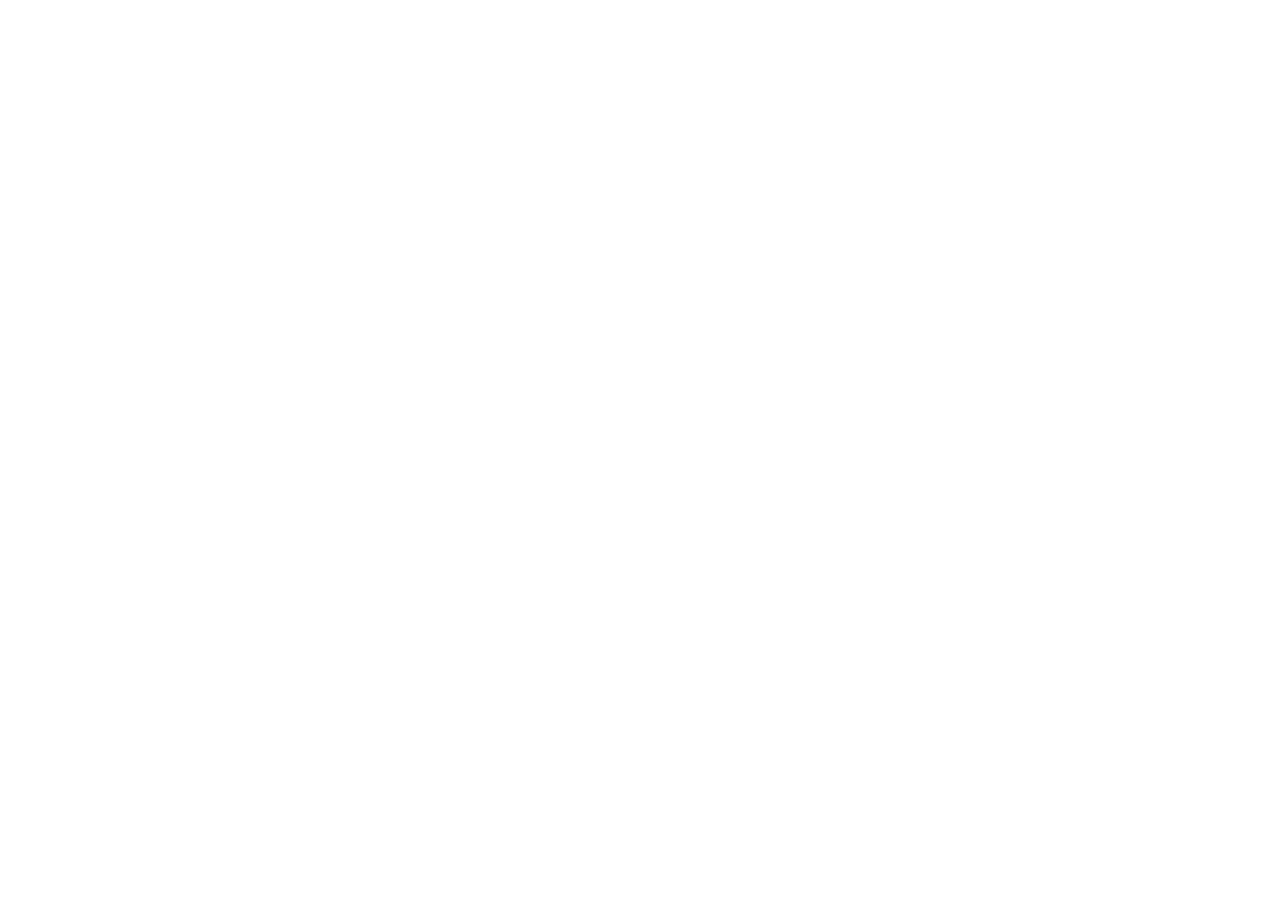
==== index.html @ 09e4445b "Adding" ====
<!DOCTYPE html>
<html lang="en">

<head>
    <meta charset="UTF-8">
    <meta http-equiv="X-UA-Compatible" content="IE=edge">
    <meta name="viewport" content="width=device-width, initial-scale=1.0">
    <title>Document</title>
</head>

<body>

</body>

</html>
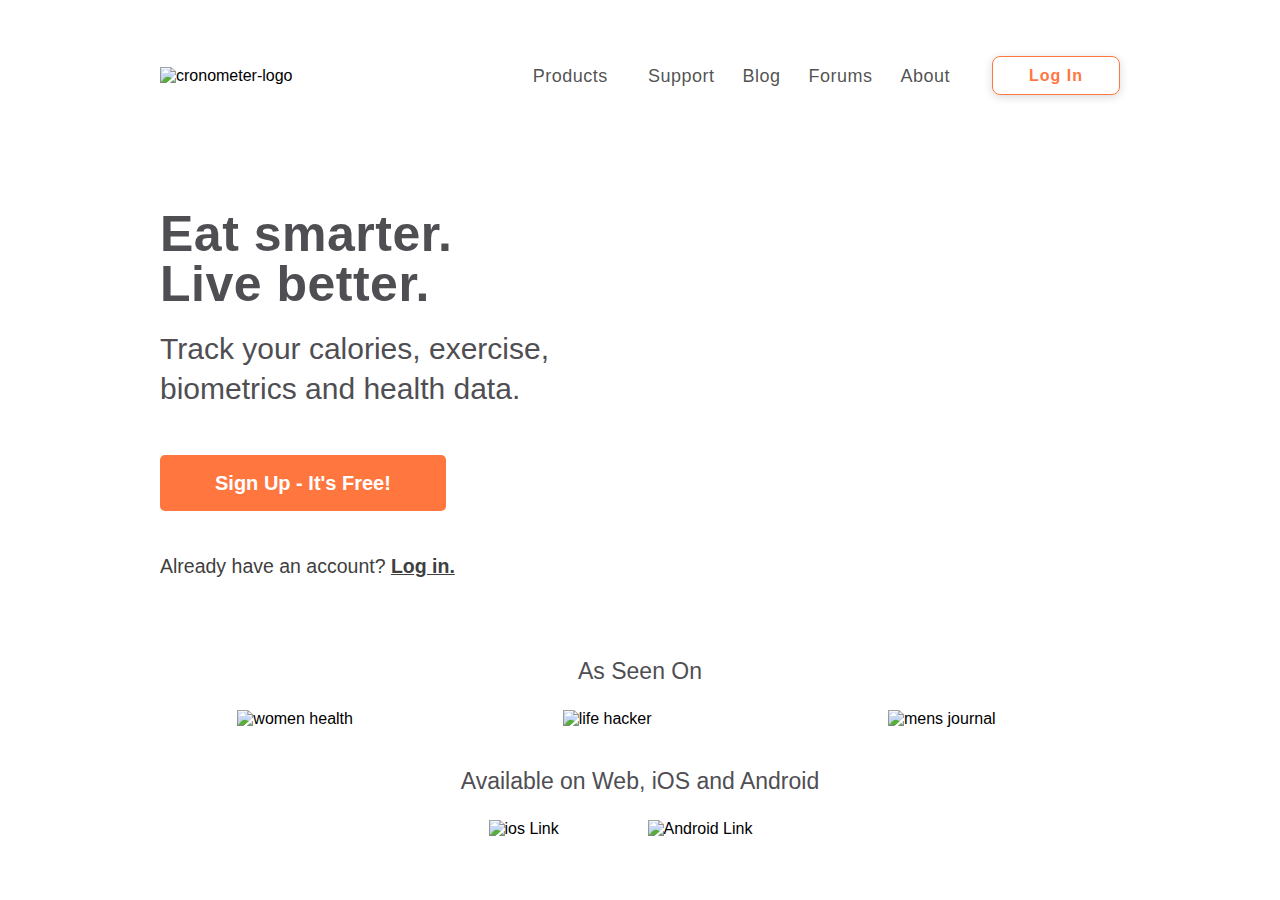
==== commit 2216c39b: "Adding" ====
--- a/index.html
+++ b/index.html
@@ -6,10 +6,78 @@
     <meta http-equiv="X-UA-Compatible" content="IE=edge">
     <meta name="viewport" content="width=device-width, initial-scale=1.0">
     <title>Document</title>
+    <link rel="stylesheet" href="./Styles/index.css">
+    <link rel="stylesheet" href="https://cdnjs.cloudflare.com/ajax/libs/font-awesome/6.1.2/css/all.min.css" integrity="sha512-1sCRPdkRXhBV2PBLUdRb4tMg1w2YPf37qatUFeS7zlBy7jJI8Lf4VHwWfZZfpXtYSLy85pkm9GaYVYMfw5BC1A==" crossorigin="anonymous" referrerpolicy="no-referrer">
 </head>
 
 <body>
 
+    <!---------------------------------------- NAVBAR -------------------------------------->
+
+    <div id="navbar">
+        <img src="https://cdn1.cronometer.com/2021/landing/cronometer-logo.svg" alt="cronometer-logo">
+        <div id="nav-right">
+            <div class="dropdown">
+                <button class="dropbtn"> Products
+                    <i class="fa-solid fa-angle-down"></i>
+                </button>
+                <div class="dropdown-content">
+                    <a href="#">
+                        <img src="https://cdn1.cronometer.com/2021/landing/crono-icon-main-nav.svg" alt="">
+                        <div>
+                            <div class="drop-title">Cronometer</div>
+                            <div class="drop-detail">For Individuals</div>
+                        </div>
+                    </a>
+                    <a href="#">
+                        <img src="https://cdn1.cronometer.com/2021/landing/pro-icon-main-nav.svg" alt="">
+                        <div>
+                            <div class="drop-title">Cronometer Pro</div>
+                            <div class="drop-detail">For Healthcare Professionals</div>
+                        </div>
+                    </a>
+                </div>
+            </div>
+            <a href="">Support</a>
+            <a href="">Blog</a>
+            <a href="">Forums</a>
+            <a href="">About</a>
+            <div id="btn-login"><a href="">Log In</a></div>
+        </div>
+    </div>
+
+    <!---------------------------------------- TOP-SECTION -------------------------------------->
+
+    <div id="section-1">
+        <div id="left-col">
+            <h2>Eat smarter.<br>Live better.</h2>
+            <div id="left-col-down">
+                <h4>Track your calories, exercise, biometrics and health data.</h4>
+                <a href="" id="signup">Sign Up - It's Free!</a>
+                <p>Already have an account? <a href="">Log in.</a></p>
+            </div>
+        </div>
+        <div id="right-col">
+            <img src="https://cdn1.cronometer.com/2021/landing/cronometer-hero-graphic.svg" alt="">
+        </div>
+    </div>
+
+    <!------------------------------------ SOCIAL MEDIA SECTION ----------------------------------->
+
+    <div id="social-media">
+        <h4>As Seen On</h4>
+        <div id="social-imgs">
+            <img src="https://cdn1.cronometer.com/2021/landing/media-mention-2.svg" alt="women health">
+            <img src="https://cdn1.cronometer.com/2021/landing/media-mention-1.svg" alt="life hacker">
+            <img src="https://cdn1.cronometer.com/2021/landing/media-mention-3.svg" alt="mens journal">
+        </div>
+        <h4>Available on Web, iOS and Android</h4>
+        <div id="app-link">
+            <img src="https://cdn1.cronometer.com/2021/landing/ios-icon.svg" alt="ios Link">
+            <img src="https://cdn1.cronometer.com/2021/landing/android-icon.svg" alt="Android Link">
+        </div>
+    </div>
+
 </body>
 
 </html>--- a/Styles/index.css
+++ b/Styles/index.css
@@ -0,0 +1,246 @@
+body {
+    margin: 0;
+    padding: 0;
+    font-family: 'Open Sans', sans-serif;
+}
+
+
+/**************** NAVBAR *****************/
+
+#navbar {
+    width: 75%;
+    display: flex;
+    margin: auto;
+    margin-top: 2%;
+    justify-content: space-between;
+    align-items: center;
+}
+
+a {
+    text-decoration: none;
+}
+
+#navbar>img {
+    width: 250px;
+}
+
+#nav-right {
+    display: flex;
+    align-items: center;
+}
+
+#nav-right>a,
+.dropdown {
+    margin-left: 4px;
+    padding: 20px 12px;
+    color: #333333db;
+    justify-content: center;
+    align-items: center;
+    font-size: 18px;
+    letter-spacing: 0.5px;
+}
+
+.dropbtn {
+    background-color: white;
+    border: none;
+    margin-left: 4px;
+    padding: 20px 12px;
+    color: #333333db;
+    justify-content: center;
+    align-items: center;
+    font-size: 18px;
+    letter-spacing: 0.5px;
+    cursor: pointer;
+}
+
+#nav-right>a:hover,
+.dropbtn:hover {
+    color: #ff763f;
+}
+
+#btn-login {
+    margin-left: 30px;
+}
+
+#btn-login>a {
+    padding: 10px 36px;
+    justify-content: center;
+    align-items: center;
+    border: 1px solid #ff763f;
+    color: #ff763f;
+    font-size: 16px;
+    font-weight: 600;
+    line-height: 20px;
+    letter-spacing: 1px;
+    border-radius: 8px;
+    box-shadow: 0 2px 10px 0 rgb(0 0 0 / 15%);
+}
+
+#btn-login>a:hover {
+    background-color: rgba(0, 0, 0, 0.040);
+}
+
+.dropdown {
+    float: left;
+    overflow: hidden;
+}
+
+.dropdown-content {
+    display: none;
+    position: absolute;
+    background-color: #fff;
+    min-width: 160px;
+    box-shadow: 0px 8px 16px 0px rgba(0, 0, 0, 0.2);
+    z-index: 1;
+    border-radius: 10px;
+}
+
+.dropdown-content>a {
+    position: relative;
+    display: block;
+    float: none;
+    /* width: 100%; */
+    color: black;
+    padding: 20px;
+    text-decoration: none;
+    gap: 20px;
+    align-items: center;
+}
+
+.dropdown-content>a>img {
+    width: 15%;
+}
+
+.drop-title {
+    font-size: 20px;
+}
+
+.drop-detail {
+    font-size: 19px;
+    color: rgba(40, 51, 56, 0.6);
+}
+
+.dropdown-content a:hover {
+    background-color: rgba(221, 221, 221, 0.597);
+    color: #ff763f;
+}
+
+.dropdown:hover .dropdown-content {
+    display: block;
+}
+
+
+/**************** TOP-SECTION *****************/
+
+#section-1 {
+    width: 75%;
+    display: grid;
+    margin: auto;
+    margin-top: 1%;
+    grid-template-columns: repeat(2, 1fr);
+    grid-template-rows: auto;
+    gap: 16px;
+}
+
+#left-col {
+    padding-top: 6%;
+}
+
+#left-col>h2 {
+    font-size: 50px;
+    letter-spacing: 0.5px;
+    line-height: 50px;
+    font-weight: bolder;
+    margin-bottom: 2%;
+    color: #4f4e53;
+}
+
+#left-col-down {
+    flex-direction: column;
+    align-items: flex-start;
+}
+
+#left-col-down>h4 {
+    margin-top: 20px;
+    margin-bottom: 63px;
+    padding-right: 50px;
+    color: #4f4e53;
+    font-weight: 300;
+    font-size: 30px;
+    line-height: 40px;
+}
+
+#left-col-down>a {
+    padding: 17px 55px;
+    border-radius: 5px;
+    color: white;
+    background-color: #ff763f;
+    font-weight: 600;
+    font-size: 20px;
+}
+
+#left-col-down>p {
+    margin-top: 60px;
+    color: #404040;
+    font-size: 19.5px;
+}
+
+#left-col-down>p>a {
+    color: #404040;
+    font-weight: 600;
+    text-decoration: underline;
+}
+
+#right-col {
+    display: flex;
+    justify-content: center;
+    align-items: center;
+    margin-top: 30px;
+    padding-right: 110px;
+}
+
+
+/**************** SOCIAL MEDIA SECTION *****************/
+
+#social-media {
+    /* border: 1px solid red; */
+    width: 75%;
+    margin: auto;
+    margin-top: 60px;
+}
+
+#social-media>h4 {
+    text-align: center;
+    font-weight: 400;
+    letter-spacing: normal;
+    font-size: 23px;
+    color: #4f4e53;
+    margin-bottom: 25px;
+}
+
+#social-imgs {
+    display: grid;
+    margin: auto;
+    grid-template-columns: repeat(3, 1fr);
+    grid-template-rows: auto;
+    gap: 16px;
+    align-items: center;
+    margin-bottom: 40px;
+}
+
+#social-imgs>img {
+    width: 50%;
+    justify-self: center;
+}
+
+#app-link {
+    display: flex;
+    margin-bottom: 50px;
+    justify-content: center;
+    align-items: center;
+    column-gap: 15px;
+}
+
+#app-link>img {
+    width: 15%;
+}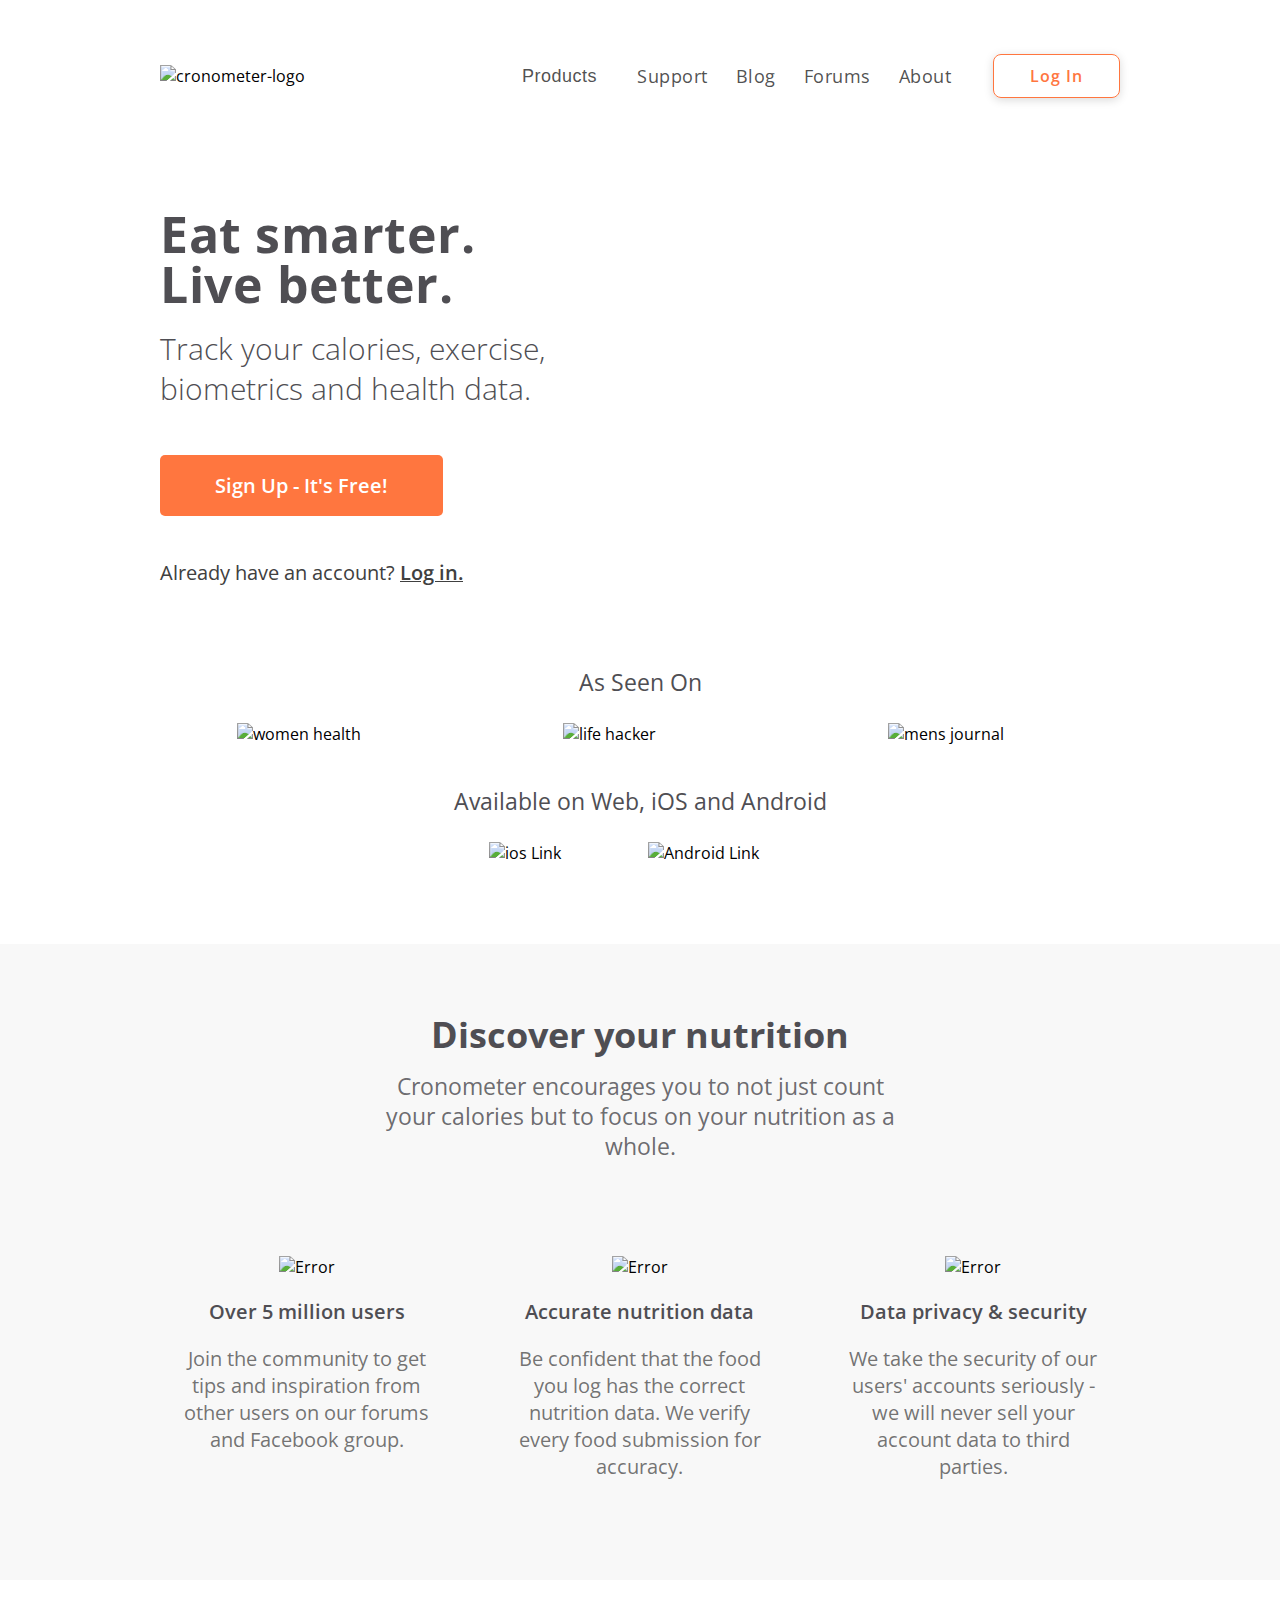
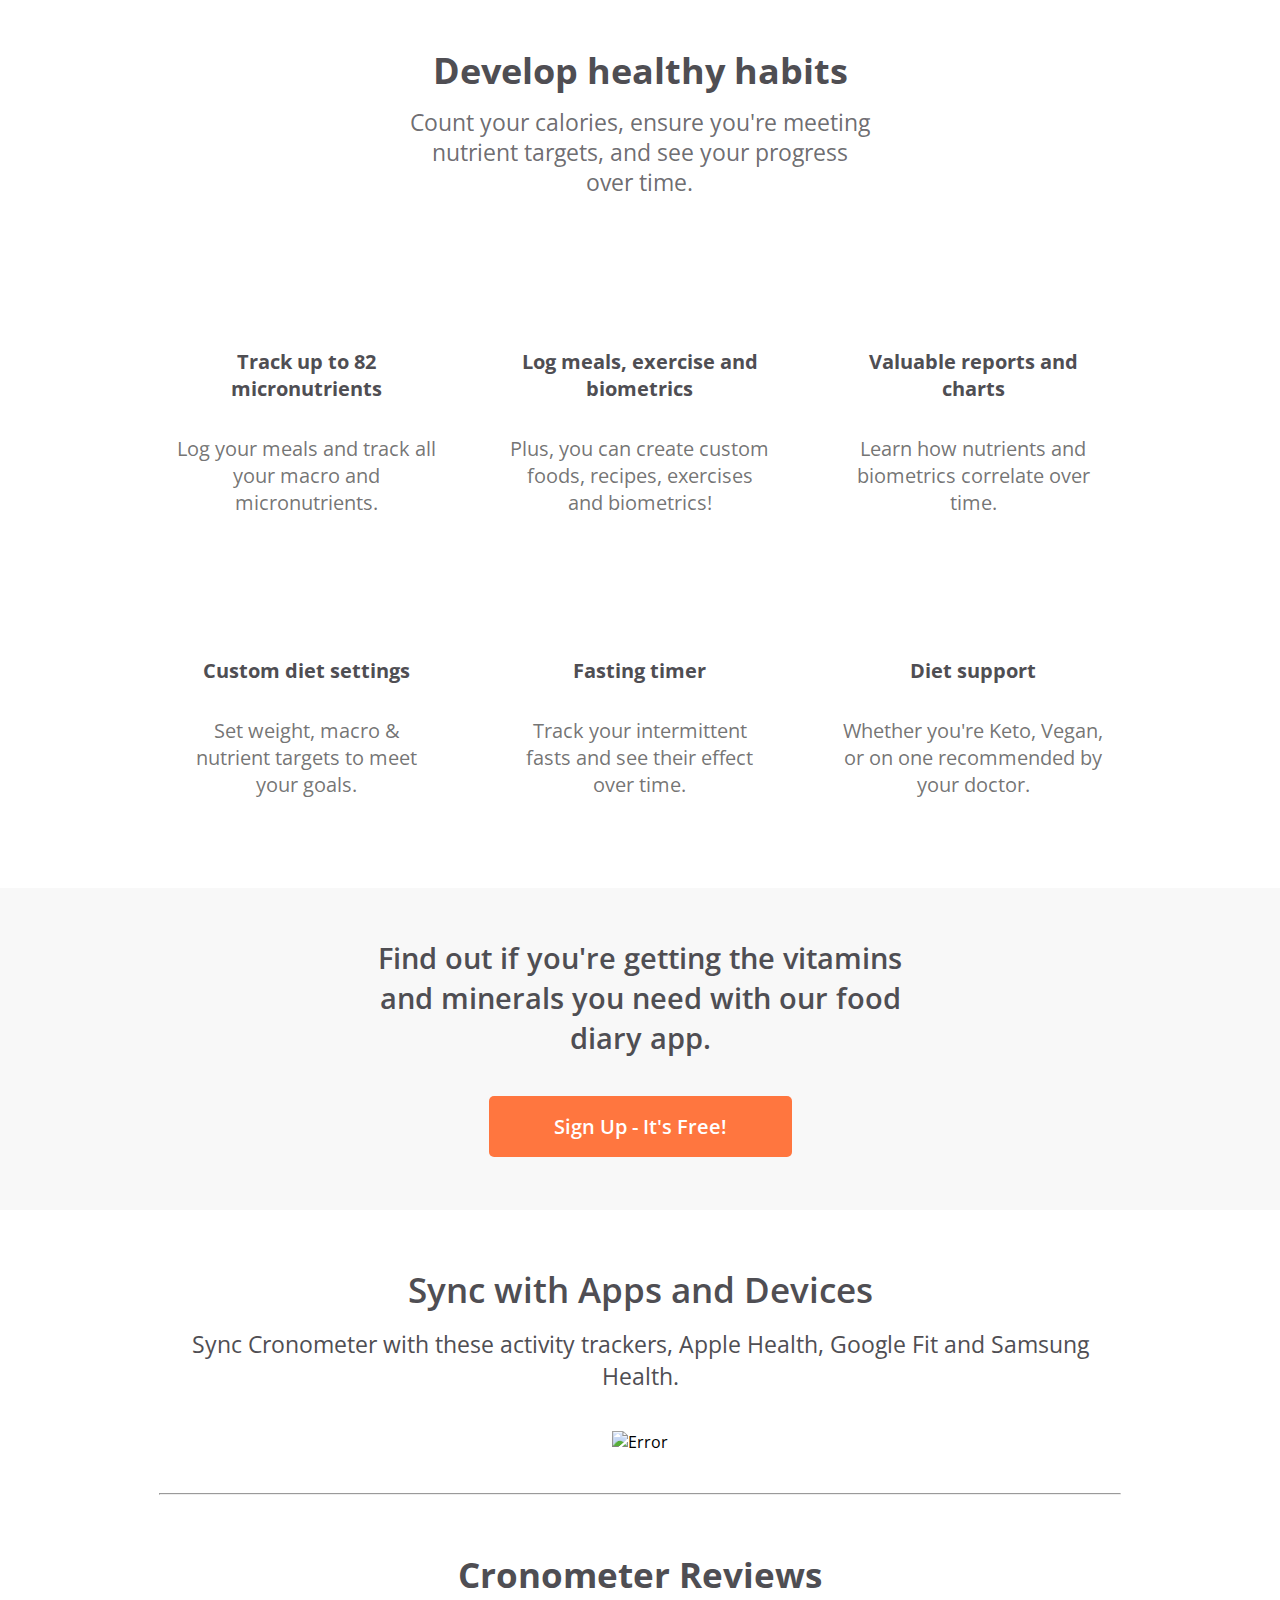
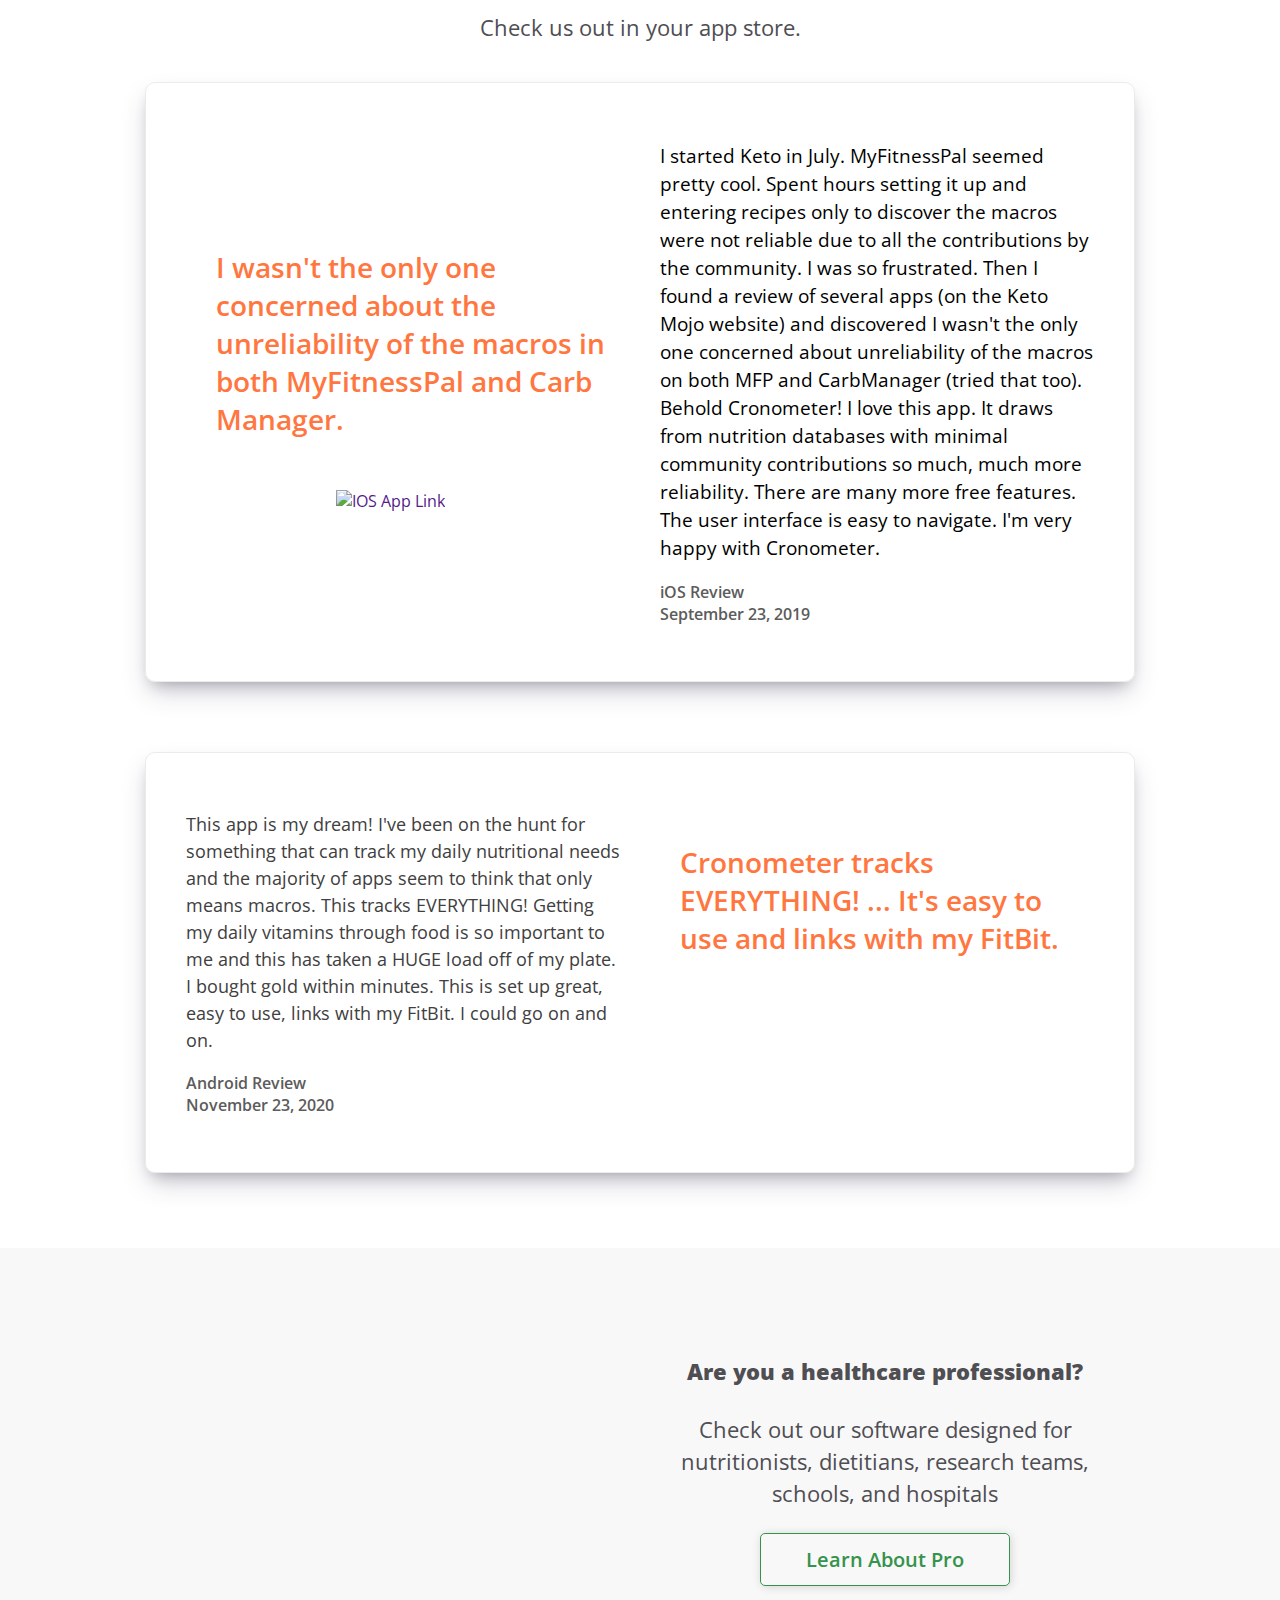
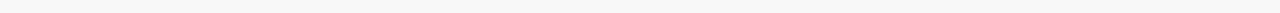
==== commit 7452cf5e: "Merge pull request #8 from AvinashPatel15:Day-3" ====
--- a/index.html
+++ b/index.html
@@ -5,9 +5,11 @@
     <meta charset="UTF-8">
     <meta http-equiv="X-UA-Compatible" content="IE=edge">
     <meta name="viewport" content="width=device-width, initial-scale=1.0">
-    <title>Document</title>
+    <title>Cronometer: Track nutrition &amp; count calories</title>
+    <link rel="shortcut icon" href="https://cdn1.cronometer.com/2021/landing/crono-icon-main-nav.svg" type="image/x-icon">
     <link rel="stylesheet" href="./Styles/index.css">
     <link rel="stylesheet" href="https://cdnjs.cloudflare.com/ajax/libs/font-awesome/6.1.2/css/all.min.css" integrity="sha512-1sCRPdkRXhBV2PBLUdRb4tMg1w2YPf37qatUFeS7zlBy7jJI8Lf4VHwWfZZfpXtYSLy85pkm9GaYVYMfw5BC1A==" crossorigin="anonymous" referrerpolicy="no-referrer">
+    <link rel="stylesheet" href="https://fonts.googleapis.com/css?family=Open+Sans:300,300italic,400,400italic,600,600italic,700,700italic,800,800italic%7CRoboto:300,300italic,regular,italic,500,500italic,700,700italic,900" media="all">
 </head>
 
 <body>
@@ -78,6 +80,145 @@
         </div>
     </div>
 
+    <!------------------------------------ DISCOVER YOUR NUTRITION SECTION ----------------------------------->
+
+    <div id="section-2">
+        <div id="nutrition-part">
+            <h3>Discover your nutrition</h3>
+            <h5>Cronometer encourages you to not just count your calories but to focus on your nutrition as a whole.</h5>
+        </div>
+
+        <div id="nutrition-list">
+            <div id="list-1">
+                <img src="https://cdn1.cronometer.com/2021/landing/community-icon.svg" alt="Error">
+                <h5>Over 5 million users</h5>
+                <p>Join the community to get tips and inspiration from other users on our forums and Facebook group.</p>
+            </div>
+            <div id="list-2">
+                <img src="https://cdn1.cronometer.com/2021/landing/nutrition-icon.svg" alt="Error">
+                <h5>Accurate nutrition data</h5>
+                <p>Be confident that the food you log has the correct nutrition data. We verify every food submission for accuracy.</p>
+            </div>
+            <div id="list-3">
+                <img src="https://cdn1.cronometer.com/2021/landing/security-icon.svg" alt="Error">
+                <h5>Data privacy & security</h5>
+                <p>We take the security of our users' accounts seriously - we will never sell your account data to third parties.</p>
+            </div>
+        </div>
+    </div>
+
+    <!------------------------------------ HEALTHY HABITS SECTION ----------------------------------->
+
+    <div id="section-3">
+        <div id="healthy-part">
+            <h3>Develop healthy habits</h3>
+            <h5>Count your calories, ensure you're meeting nutrient targets, and see your progress over time.</h5>
+        </div>
+        <div id="healthy-list">
+            <div id="healthy-1">
+                <img src="https://cdn1.cronometer.com/2021/landing/micronutrients-icon.svg" alt="">
+                <h5>Track up to 82 micronutrients</h5>
+                <p>Log your meals and track all your macro and micronutrients.</p>
+            </div>
+            <div id="healthy-2">
+                <img src="https://cdn1.cronometer.com/2021/landing/diary-icon.svg" alt="">
+                <h5>Log meals, exercise and biometrics</h5>
+                <p>Plus, you can create custom foods, recipes, exercises and biometrics!</p>
+            </div>
+            <div id="healthy-3">
+                <img src="https://cdn1.cronometer.com/2021/landing/reports-icon.svg" alt="">
+                <h5>Valuable reports and charts</h5>
+                <p>Learn how nutrients and biometrics correlate over time.</p>
+            </div>
+            <div id="healthy-4">
+                <img src="https://cdn1.cronometer.com/2021/landing/scale-icon.svg" alt="">
+                <h5>Custom diet settings</h5>
+                <p>Set weight, macro & nutrient targets to meet your goals.</p>
+            </div>
+            <div id="healthy-5">
+                <img src="https://cdn1.cronometer.com/2021/landing/fasting-icon.svg" alt="">
+                <h5>Fasting timer</h5>
+                <p>Track your intermittent fasts and see their effect over time.</p>
+            </div>
+            <div id="healthy-6">
+                <img src="https://cdn1.cronometer.com/2021/landing/food-icon.svg" alt="">
+                <h5>Diet support</h5>
+                <p>Whether you're Keto, Vegan, or on one recommended by your doctor.</p>
+            </div>
+        </div>
+
+    </div>
+    <!------------------------------------ SIGN UP SECTION ----------------------------------->
+    <div id="section-4">
+        <div id="section-4-i">
+            <h4>Find out if you're getting the vitamins and minerals you need with our food diary app.</h4>
+            <div id="section-4-signup">
+                <a href="#">Sign Up - It's Free!</a>
+            </div>
+        </div>
+    </div>
+
+    <!------------------------------------ SYNC WITH APPS AND DEVICES SECTION ----------------------------------->
+
+    <div id="section-5">
+        <h3>Sync with Apps and Devices</h3>
+        <h5>Sync Cronometer with these activity trackers, Apple Health, Google Fit and Samsung Health.</h5>
+        <img src="https://cdn1.cronometer.com/2021/landing/devices-p-1600.png" alt="Error">
+    </div>
+
+    <hr>
+
+    <!------------------------------------ CRONOMETER REVIEWS SECTION ----------------------------------->
+
+    <div id="section-6">
+        <h3>Cronometer Reviews</h3>
+        <h5>Check us out in your app store.</h5>
+    </div>
+
+    <div id="review-1">
+        <div id="review-left">
+            <h4>I wasn't the only one concerned about the unreliability of the macros in both MyFitnessPal and Carb Manager.</h4>
+            <a href=""><img src="https://cdn1.cronometer.com/2021/landing/ios-icon.svg" alt="IOS App Link"></a>
+        </div>
+        <div id="review-right">
+            <p>I started Keto in July. MyFitnessPal seemed pretty cool. Spent hours setting it up and entering recipes only to discover the macros were not reliable due to all the contributions by the community. I was so frustrated. Then I found a review
+                of several apps (on the Keto Mojo website) and discovered I wasn't the only one concerned about unreliability of the macros on both MFP and CarbManager (tried that too). Behold Cronometer! I love this app. It draws from nutrition databases
+                with minimal community contributions so much, much more reliability. There are many more free features. The user interface is easy to navigate. I'm very happy with Cronometer.</p>
+            <p id="ios-review">
+                iOS Review <br> September 23, 2019
+            </p>
+        </div>
+    </div>
+
+    <div id="review-2">
+        <div id="review-2-left">
+            <p>This app is my dream! I've been on the hunt for something that can track my daily nutritional needs and the majority of apps seem to think that only means macros. This tracks EVERYTHING! Getting my daily vitamins through food is so important
+                to me and this has taken a HUGE load off of my plate. I bought gold within minutes. This is set up great, easy to use, links with my FitBit. I could go on and on.</p>
+            <p id="and-review">
+                Android Review <br> November 23, 2020
+            </p>
+        </div>
+        <div id="review-2-right">
+            <h4>Cronometer tracks EVERYTHING! ... It's easy to use and links with my FitBit.</h4>
+            <a href=""><img src="https://cdn1.cronometer.com/2021/landing/android-icon.svg" alt=""></a>
+        </div>
+    </div>
+
+    <!------------------------------------ ABOUT PRO SECTION ----------------------------------->
+
+    <div id="section-7">
+        <div id="section-7-i">
+            <div id="sec-7-left">
+                <img src="https://cdn1.cronometer.com/2021/landing/crono-pro-graphic.svg" alt="">
+            </div>
+            <div id="sec-7-right">
+                <img src="https://cdn1.cronometer.com/2021/landing/cronometer-pro-logo.svg" alt="">
+                <h5 id="sec-7-r-h5"><strong>Are you a healthcare professional?</strong></h5>
+                <h5 id="sec-7-r-h5-1">Check out our software designed for nutritionists, dietitians, research teams, schools, and hospitals</h5>
+                <a href="#">Learn About Pro</a>
+            </div>
+        </div>
+    </div>
 </body>
 
 </html>--- a/Styles/index.css
+++ b/Styles/index.css
@@ -179,6 +179,10 @@
     font-size: 20px;
 }
 
+#left-col-down>a:hover {
+    box-shadow: rgba(0, 0, 0, 0.35) 0px 5px 15px;
+}
+
 #left-col-down>p {
     margin-top: 60px;
     color: #404040;
@@ -243,4 +247,407 @@
 
 #app-link>img {
     width: 15%;
+    cursor: pointer;
+}
+
+
+/**************** DISCOVER YOUR NUTRITION SECTION *****************/
+
+#section-2 {
+    background-color: #f8f8f8;
+    width: 100%;
+    margin-top: 80px;
+}
+
+#nutrition-part {
+    text-align: center;
+    width: 75%;
+    margin: auto;
+}
+
+#nutrition-part>h3 {
+    font-weight: 700;
+    color: #4f4e53;
+    font-size: 36px;
+    padding-top: 90px;
+    line-height: 1px;
+}
+
+#nutrition-part>h5 {
+    font-size: 23px;
+    width: 55%;
+    margin: auto;
+    color: #4f4e53d6;
+    font-weight: 400;
+    letter-spacing: normal;
+    line-height: 30px;
+}
+
+#nutrition-list {
+    width: 75%;
+    margin: auto;
+    display: grid;
+    grid-template-columns: repeat(3, 1fr);
+    grid-template-rows: auto;
+    gap: 40px;
+    padding-top: 80px;
+    padding-bottom: 70px;
+}
+
+#nutrition-list>div {
+    text-align: center;
+    padding: 15px 15px 10px 15px;
+}
+
+#nutrition-list>#list-1>img {
+    width: 33%;
+}
+
+#nutrition-list>#list-2>img {
+    width: 28%;
+}
+
+#nutrition-list>#list-3>img {
+    width: 30%;
+}
+
+#nutrition-list>div>h5 {
+    font-weight: 600;
+    text-align: center;
+    color: #4f4e53;
+    font-size: 20px;
+    line-height: 1px;
+}
+
+#nutrition-list>div>p {
+    color: #404040ba;
+    font-size: 20px;
+}
+
+
+/**************** HEALTHY HABITS SECTION *****************/
+
+#healthy-part {
+    text-align: center;
+    width: 79%;
+    margin: auto;
+}
+
+#healthy-part>h3 {
+    font-weight: 700;
+    color: #4f4e53;
+    font-size: 36px;
+    margin-top: 90px;
+    line-height: 1px;
+}
+
+#healthy-part>h5 {
+    font-size: 23px;
+    width: 46%;
+    margin: auto;
+    color: #4f4e53d6;
+    font-weight: 400;
+    letter-spacing: normal;
+    line-height: 30px;
+}
+
+#healthy-list {
+    width: 75%;
+    margin: auto;
+    display: grid;
+    grid-template-columns: repeat(3, 1fr);
+    grid-template-rows: auto;
+    gap: 40px;
+    margin-top: 80px;
+    margin-bottom: 60px;
+}
+
+#healthy-list>div {
+    text-align: center;
+    padding: 15px 15px 10px 15px;
+}
+
+#healthy-1>img {
+    width: 27%;
+}
+
+#healthy-2>img {
+    width: 26%;
+}
+
+#healthy-3>img {
+    width: 27%;
+}
+
+#healthy-4>img {
+    width: 24%;
+}
+
+#healthy-5>img {
+    width: 29%;
+}
+
+#healthy-6>img {
+    width: 25%;
+}
+
+#healthy-list>div>h5 {
+    font-weight: 700;
+    text-align: center;
+    color: #4f4e53;
+    font-size: 20px;
+}
+
+#healthy-list>div>p {
+    color: #404040ba;
+    font-size: 20px;
+}
+
+
+/**************** SIGN UP SECTION *****************/
+
+#section-4 {
+    width: 100%;
+    background-color: #f8f8f8;
+}
+
+#section-4-i {
+    width: 75%;
+    margin: auto;
+    padding-top: 50px;
+    padding-bottom: 70px;
+    text-align: center;
+}
+
+#section-4-i>h4 {
+    font-weight: 600;
+    font-size: 29px;
+    width: 55%;
+    margin: auto;
+    color: #4f4e53;
+    line-height: 40px;
+}
+
+#section-4-signup {
+    margin-top: 55px;
+}
+
+#section-4-signup>a {
+    padding: 17px 65px;
+    border-radius: 5px;
+    color: white;
+    background-color: #ff763f;
+    font-weight: 600;
+    font-size: 20px;
+}
+
+#section-4-signup>a:hover {
+    box-shadow: rgba(0, 0, 0, 0.35) 0px 5px 15px;
+}
+
+
+/**************** SYNC WITH APPS AND DEVICES SECTION *****************/
+
+#section-5 {
+    width: 75%;
+    margin: auto;
+    text-align: center;
+}
+
+#section-5>h3 {
+    margin-top: 80px;
+    text-align: center;
+    font-size: 35px;
+    font-weight: 600;
+    color: #4f4e53;
+    line-height: 0px;
+}
+
+#section-5>h5 {
+    font-size: 23px;
+    font-weight: 400;
+    color: #4f4e53;
+}
+
+#section-5>img {
+    width: 80%;
+    margin-bottom: 40px;
+}
+
+hr {
+    width: 75%;
+    margin: auto;
+}
+
+
+/**************** CRONOMETER REVIEWS SECTION *****************/
+
+#section-6 {
+    width: 75%;
+    margin: auto;
+}
+
+#section-6>h3 {
+    margin-top: 80px;
+    text-align: center;
+    font-size: 35px;
+    font-weight: 700;
+    color: #4f4e53;
+    line-height: 0px;
+}
+
+#section-6>h5 {
+    font-size: 22px;
+    font-weight: 400;
+    color: #4f4e53;
+    text-align: center;
+}
+
+#review-1 {
+    display: grid;
+    width: 71%;
+    margin: auto;
+    margin-top: 40px;
+    grid-template-columns: repeat(2, 1fr);
+    grid-template-rows: auto;
+    gap: 40px;
+    padding: 40px;
+    border: 1px solid #ebebeb;
+    border-radius: 10px;
+    box-shadow: rgba(50, 50, 93, 0.25) 0px 13px 27px -5px, rgba(0, 0, 0, 0.3) 0px 8px 16px -8px;
+}
+
+#review-left>h4 {
+    color: #ff763f;
+    font-size: 28px;
+    font-weight: 600;
+    margin-top: 125px;
+    padding-left: 30px;
+}
+
+#review-left>a {
+    align-items: center;
+}
+
+#review-left>a>img {
+    width: 32%;
+    margin-top: 15px;
+    margin-left: 150px;
+}
+
+#review-right>p:nth-child(1) {
+    font-size: 19px;
+    line-height: 28px;
+}
+
+#review-right>p:nth-child(2) {
+    color: #5c5c5c;
+    font-size: 16px;
+    font-weight: 600;
+    text-align: left;
+}
+
+#review-2 {
+    display: grid;
+    width: 71%;
+    margin: auto;
+    margin-top: 70px;
+    grid-template-columns: repeat(2, 1fr);
+    grid-template-rows: auto;
+    gap: 40px;
+    padding: 40px;
+    border: 1px solid #ebebeb;
+    border-radius: 10px;
+    box-shadow: rgba(50, 50, 93, 0.25) 0px 13px 27px -5px, rgba(0, 0, 0, 0.3) 0px 8px 16px -8px;
+}
+
+#review-2-left>p:nth-child(1) {
+    color: #404040;
+    font-size: 1.125em;
+    line-height: 1.5em;
+}
+
+#review-2-left>p:nth-child(2) {
+    color: #5c5c5c;
+    font-size: 1em;
+    font-weight: 600;
+    text-align: left;
+}
+
+#review-2-right>h4 {
+    color: #ff763f;
+    font-size: 28px;
+    font-weight: 600;
+    margin-top: 50px;
+    padding-left: 20px;
+}
+
+#review-2-right>a>img {
+    width: 32%;
+    margin-top: 15px;
+    margin-left: 150px;
+}
+
+
+/**************** ABOUT PRO SECTION *****************/
+
+#section-7 {
+    width: 100%;
+    background-color: #f8f8f8;
+    margin-top: 75px;
+}
+
+#section-7-i {
+    display: grid;
+    width: 75%;
+    margin: auto;
+    grid-template-columns: repeat(2, 1fr);
+    grid-template-rows: auto;
+    gap: 20px;
+    padding-bottom: 40px;
+}
+
+#section-7-i>div {
+    align-items: center;
+    text-align: center;
+    margin-top: 60px;
+}
+
+#sec-7-left>img {
+    width: 65%;
+    /* margin-left: 20px; */
+}
+
+#sec-7-right>img {
+    width: 45%;
+}
+
+#sec-7-r-h5 {
+    color: #4f4e53;
+    font-size: 22px;
+    line-height: 10px;
+    text-align: center;
+}
+
+#sec-7-r-h5-1 {
+    color: #4f4e53;
+    font-weight: 400;
+    font-size: 22px;
+    line-height: 32px;
+}
+
+#sec-7-right>a {
+    padding: 12px 45px;
+    border: 1px solid #35934b;
+    border-radius: 5px;
+    box-shadow: 1px 1px 10px 0 rgb(0 0 0 / 15%);
+    font-size: 20px;
+    font-weight: 600;
+    text-align: center;
+    align-items: center;
+    color: #35934b;
+}
+
+#sec-7-right>a:hover {
+    background-color: #ebeaea;
 }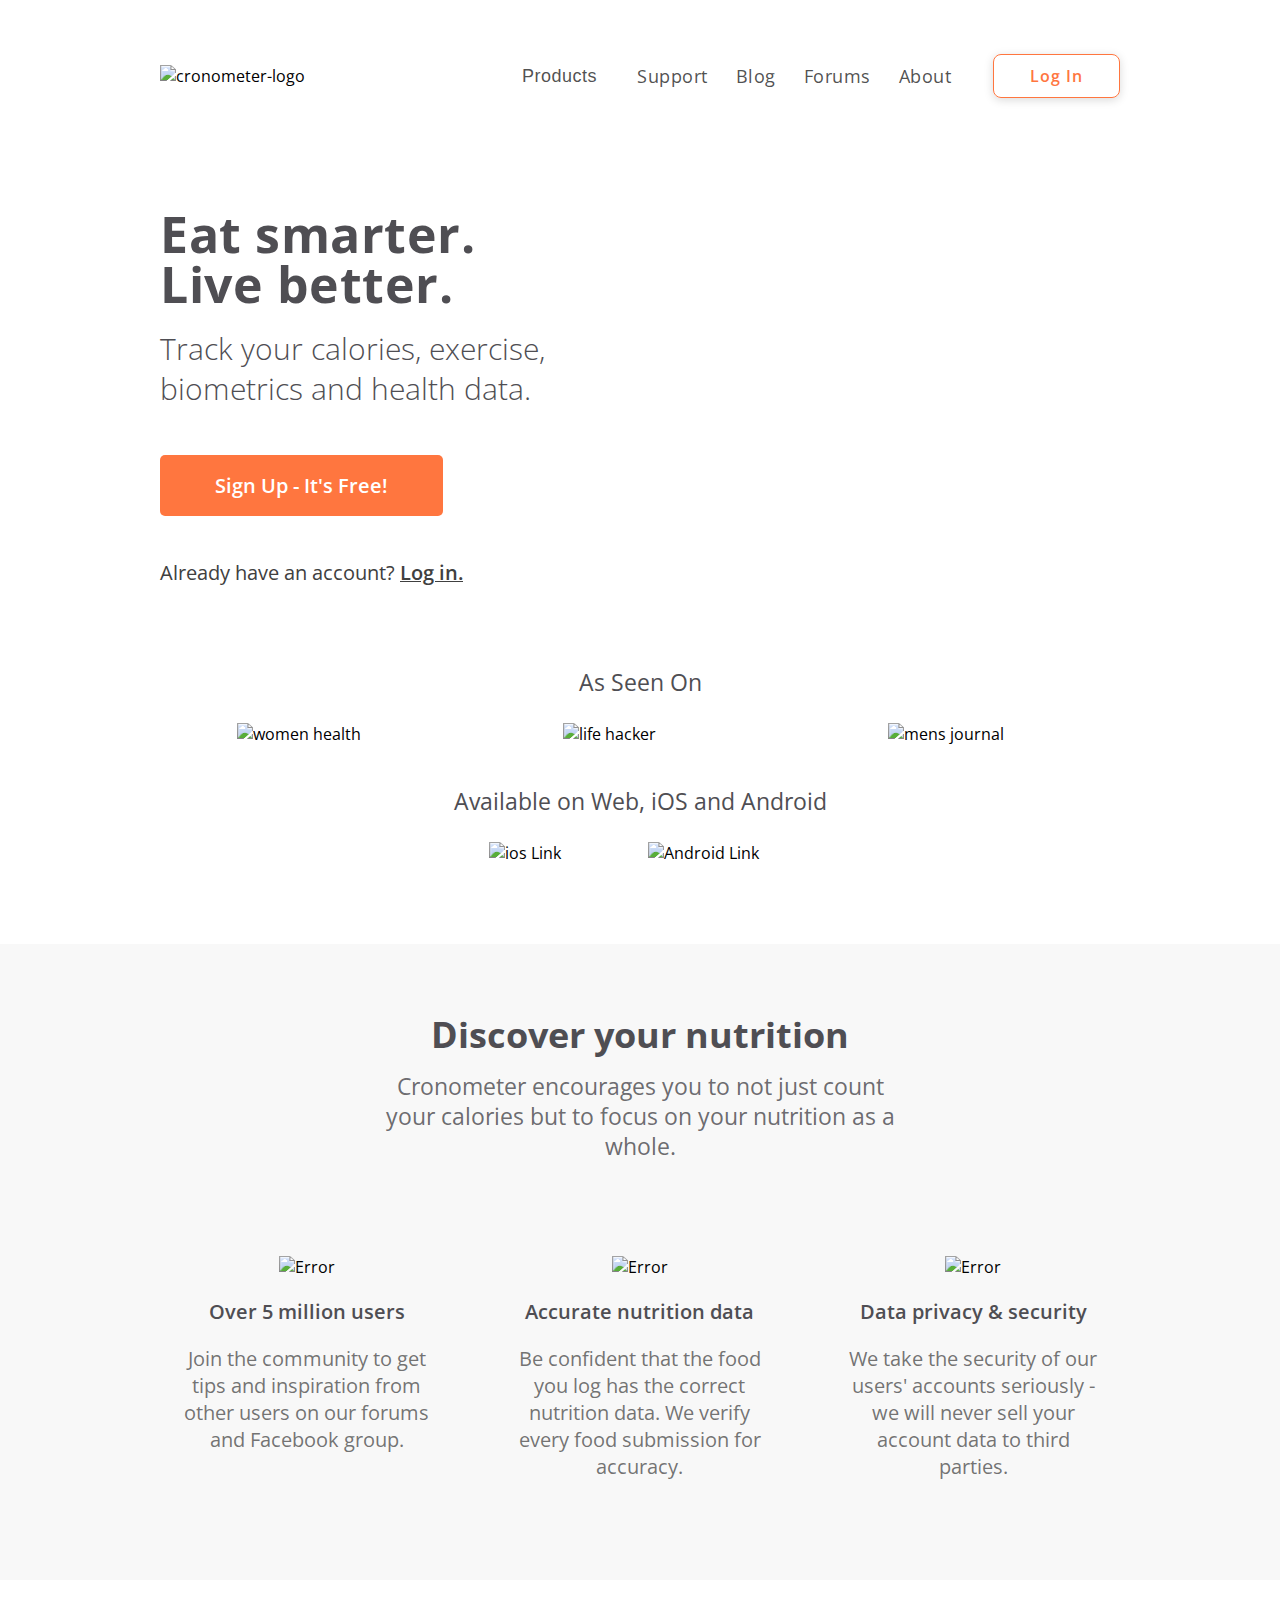
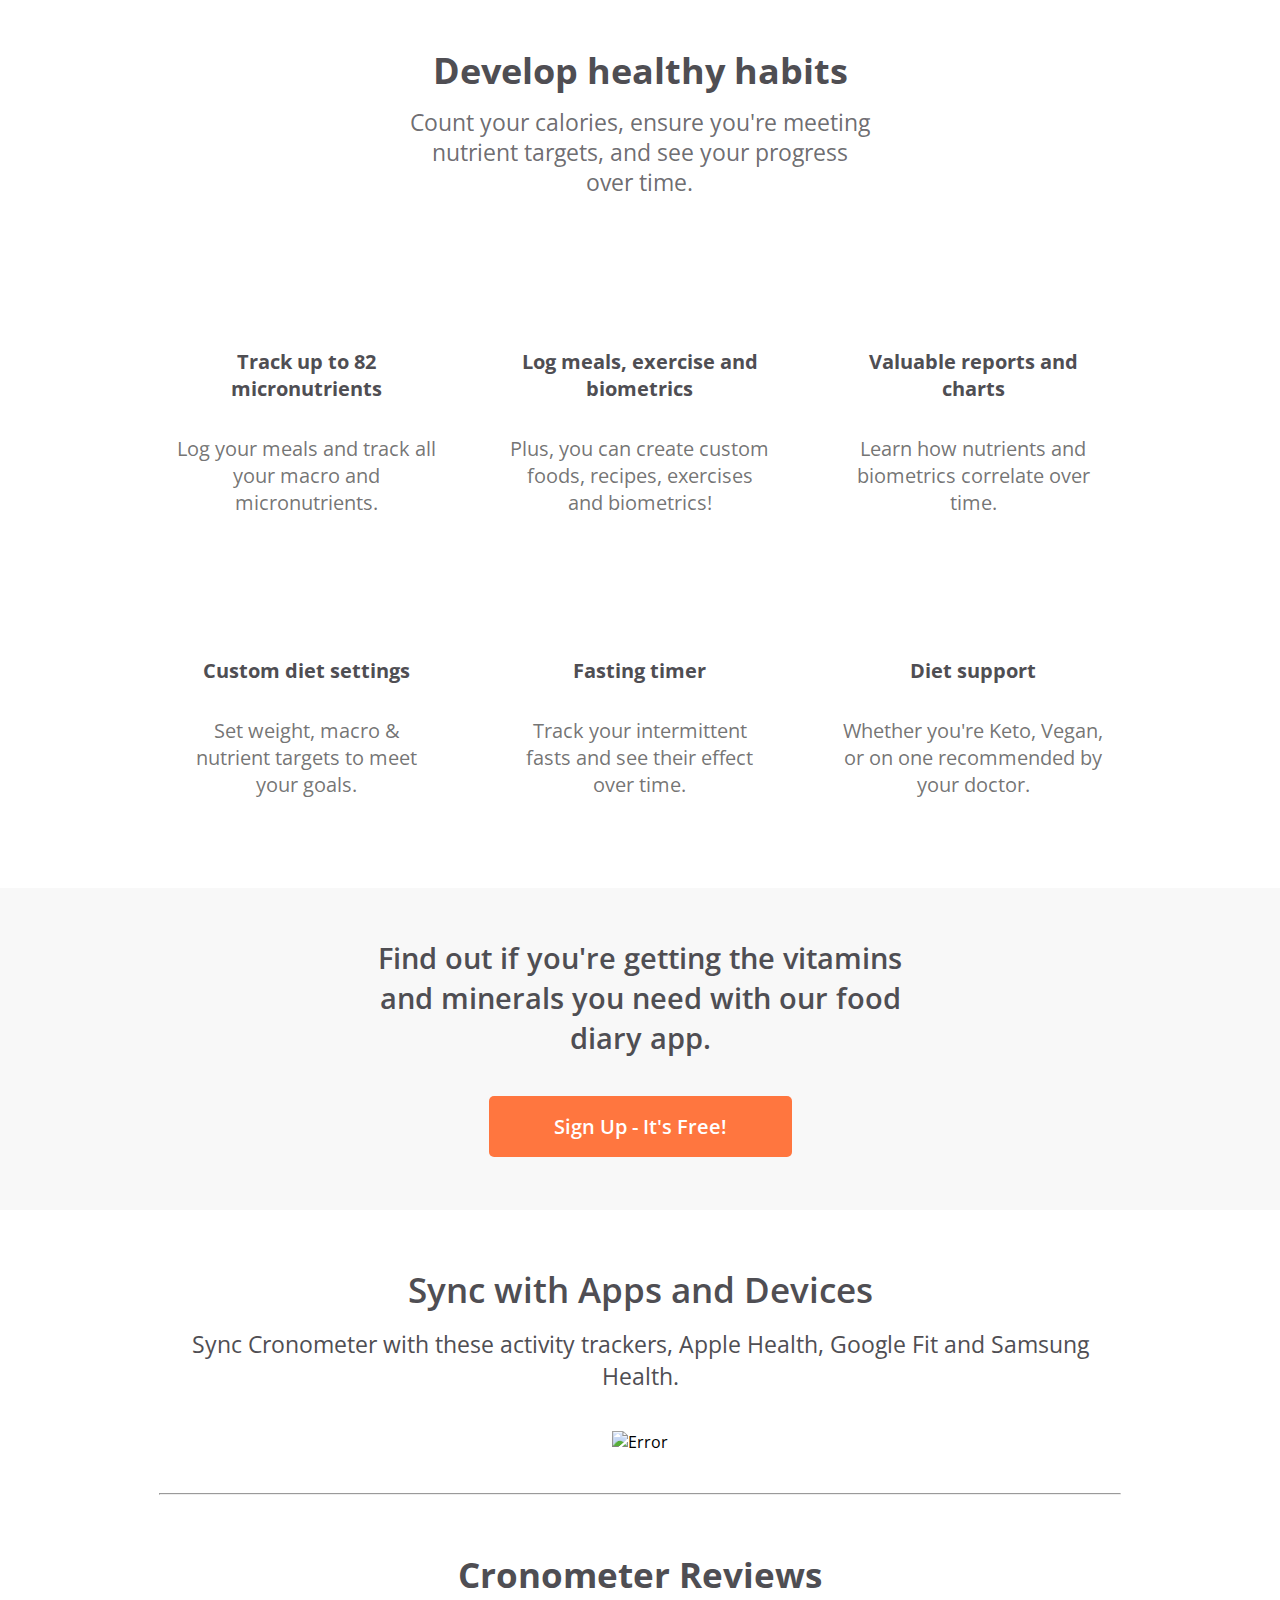
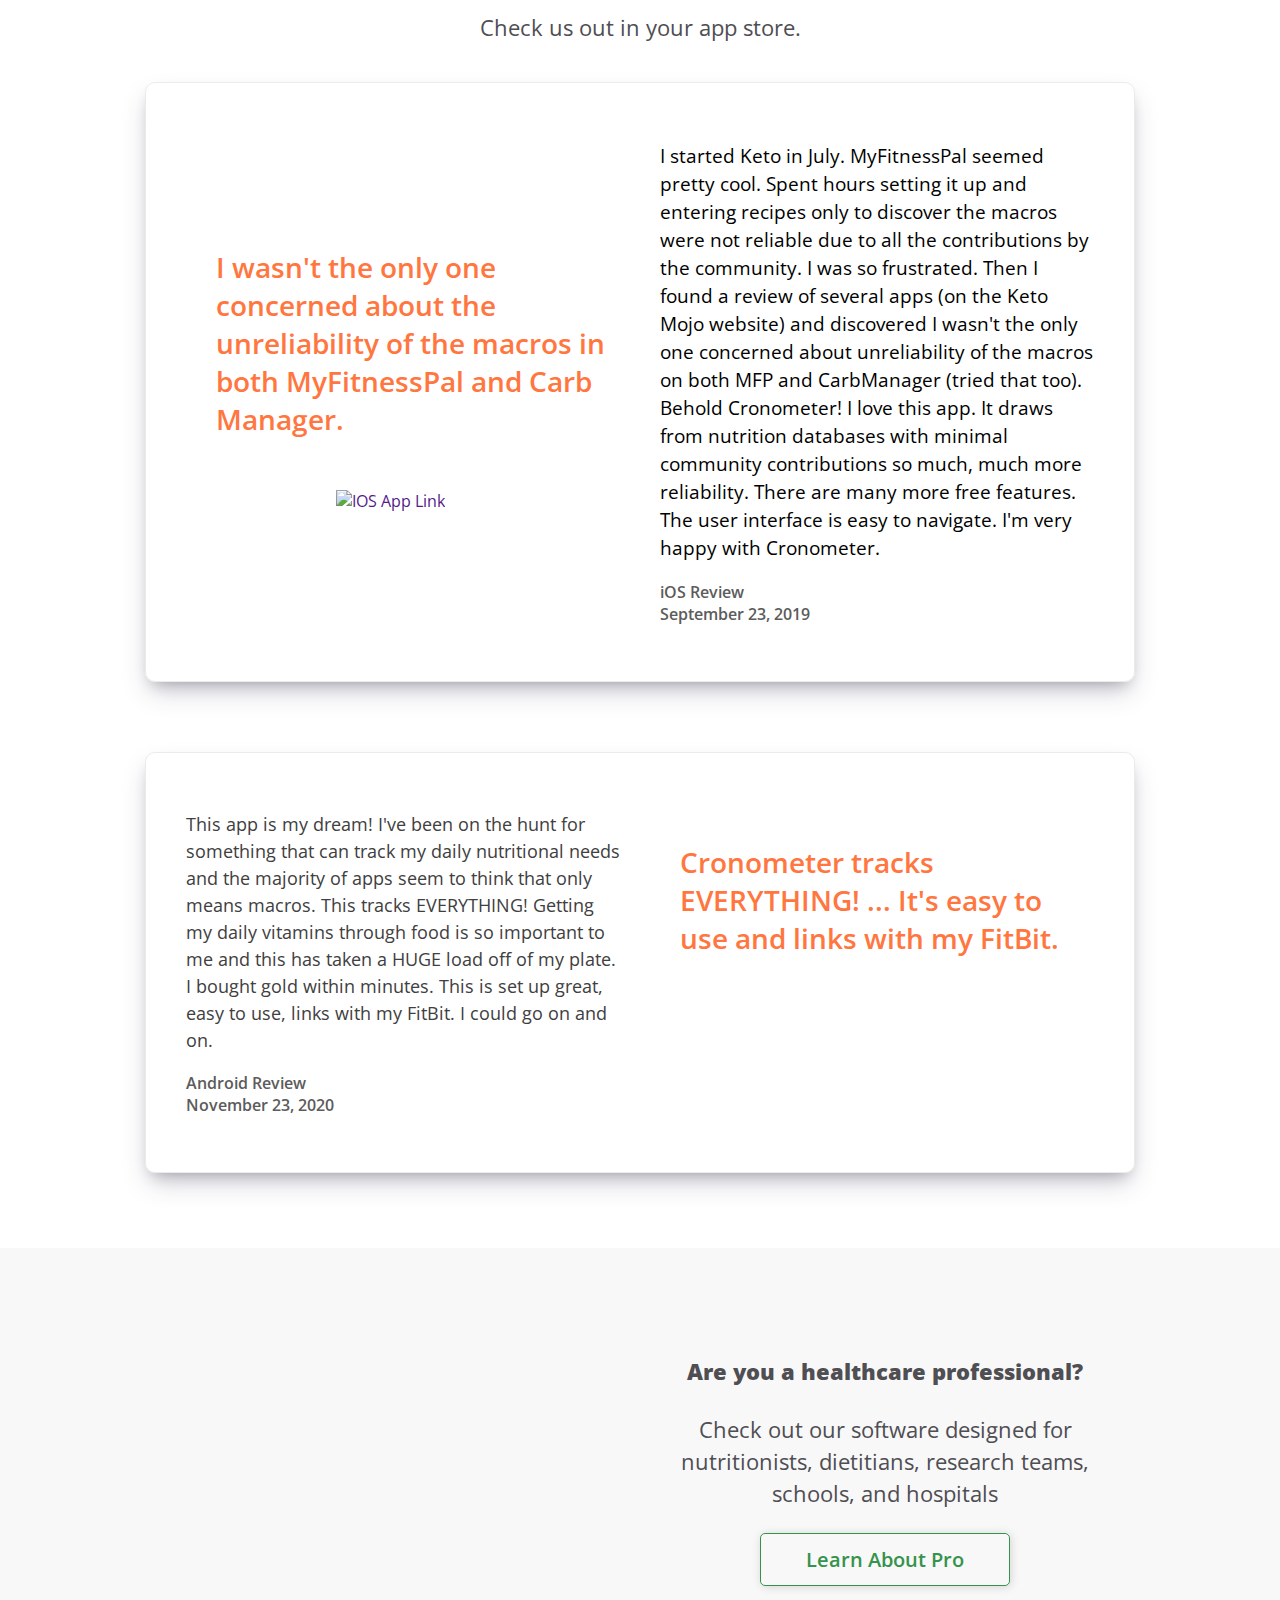
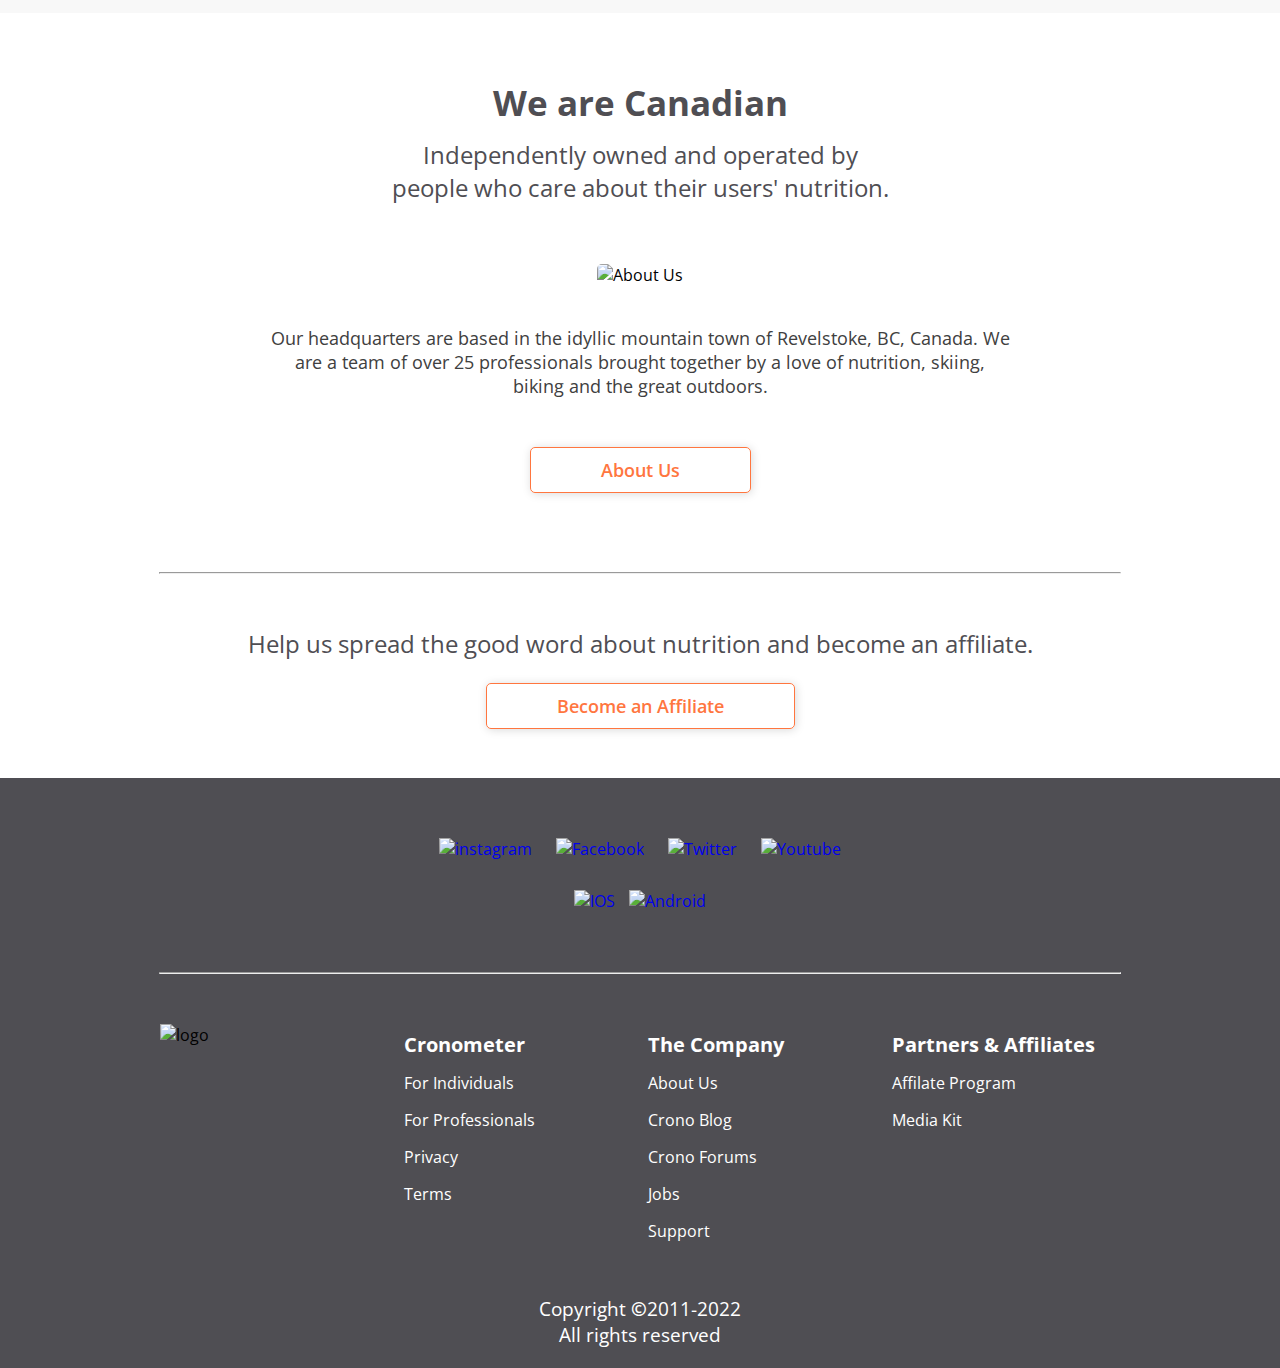
==== commit b767cbbc: "Merge pull request #9 from AvinashPatel15/Day-4" ====
--- a/index.html
+++ b/index.html
@@ -2,37 +2,38 @@
 <html lang="en">
 
 <head>
-    <meta charset="UTF-8">
-    <meta http-equiv="X-UA-Compatible" content="IE=edge">
-    <meta name="viewport" content="width=device-width, initial-scale=1.0">
+    <meta charset="UTF-8" />
+    <meta http-equiv="X-UA-Compatible" content="IE=edge" />
+    <meta name="viewport" content="width=device-width, initial-scale=1.0" />
     <title>Cronometer: Track nutrition &amp; count calories</title>
-    <link rel="shortcut icon" href="https://cdn1.cronometer.com/2021/landing/crono-icon-main-nav.svg" type="image/x-icon">
-    <link rel="stylesheet" href="./Styles/index.css">
-    <link rel="stylesheet" href="https://cdnjs.cloudflare.com/ajax/libs/font-awesome/6.1.2/css/all.min.css" integrity="sha512-1sCRPdkRXhBV2PBLUdRb4tMg1w2YPf37qatUFeS7zlBy7jJI8Lf4VHwWfZZfpXtYSLy85pkm9GaYVYMfw5BC1A==" crossorigin="anonymous" referrerpolicy="no-referrer">
-    <link rel="stylesheet" href="https://fonts.googleapis.com/css?family=Open+Sans:300,300italic,400,400italic,600,600italic,700,700italic,800,800italic%7CRoboto:300,300italic,regular,italic,500,500italic,700,700italic,900" media="all">
+    <link rel="shortcut icon" href="https://cdn1.cronometer.com/2021/landing/crono-icon-main-nav.svg" type="image/x-icon" />
+    <link rel="stylesheet" href="./Styles/index.css" />
+    <link rel="stylesheet" href="https://cdnjs.cloudflare.com/ajax/libs/font-awesome/6.1.2/css/all.min.css" integrity="sha512-1sCRPdkRXhBV2PBLUdRb4tMg1w2YPf37qatUFeS7zlBy7jJI8Lf4VHwWfZZfpXtYSLy85pkm9GaYVYMfw5BC1A==" crossorigin="anonymous" referrerpolicy="no-referrer"
+    />
+    <link rel="stylesheet" href="https://fonts.googleapis.com/css?family=Open+Sans:300,300italic,400,400italic,600,600italic,700,700italic,800,800italic%7CRoboto:300,300italic,regular,italic,500,500italic,700,700italic,900" media="all" />
 </head>
 
 <body>
-
     <!---------------------------------------- NAVBAR -------------------------------------->
 
     <div id="navbar">
-        <img src="https://cdn1.cronometer.com/2021/landing/cronometer-logo.svg" alt="cronometer-logo">
+        <img src="https://cdn1.cronometer.com/2021/landing/cronometer-logo.svg" alt="cronometer-logo" />
         <div id="nav-right">
             <div class="dropdown">
-                <button class="dropbtn"> Products
-                    <i class="fa-solid fa-angle-down"></i>
-                </button>
+                <button class="dropbtn">
+            Products
+            <i class="fa-solid fa-angle-down"></i>
+          </button>
                 <div class="dropdown-content">
                     <a href="#">
-                        <img src="https://cdn1.cronometer.com/2021/landing/crono-icon-main-nav.svg" alt="">
+                        <img src="https://cdn1.cronometer.com/2021/landing/crono-icon-main-nav.svg" alt="" />
                         <div>
                             <div class="drop-title">Cronometer</div>
                             <div class="drop-detail">For Individuals</div>
                         </div>
                     </a>
                     <a href="#">
-                        <img src="https://cdn1.cronometer.com/2021/landing/pro-icon-main-nav.svg" alt="">
+                        <img src="https://cdn1.cronometer.com/2021/landing/pro-icon-main-nav.svg" alt="" />
                         <div>
                             <div class="drop-title">Cronometer Pro</div>
                             <div class="drop-detail">For Healthcare Professionals</div>
@@ -52,7 +53,7 @@
 
     <div id="section-1">
         <div id="left-col">
-            <h2>Eat smarter.<br>Live better.</h2>
+            <h2>Eat smarter.<br />Live better.</h2>
             <div id="left-col-down">
                 <h4>Track your calories, exercise, biometrics and health data.</h4>
                 <a href="" id="signup">Sign Up - It's Free!</a>
@@ -60,7 +61,7 @@
             </div>
         </div>
         <div id="right-col">
-            <img src="https://cdn1.cronometer.com/2021/landing/cronometer-hero-graphic.svg" alt="">
+            <img src="https://cdn1.cronometer.com/2021/landing/cronometer-hero-graphic.svg" alt="" />
         </div>
     </div>
 
@@ -69,14 +70,14 @@
     <div id="social-media">
         <h4>As Seen On</h4>
         <div id="social-imgs">
-            <img src="https://cdn1.cronometer.com/2021/landing/media-mention-2.svg" alt="women health">
-            <img src="https://cdn1.cronometer.com/2021/landing/media-mention-1.svg" alt="life hacker">
-            <img src="https://cdn1.cronometer.com/2021/landing/media-mention-3.svg" alt="mens journal">
+            <img src="https://cdn1.cronometer.com/2021/landing/media-mention-2.svg" alt="women health" />
+            <img src="https://cdn1.cronometer.com/2021/landing/media-mention-1.svg" alt="life hacker" />
+            <img src="https://cdn1.cronometer.com/2021/landing/media-mention-3.svg" alt="mens journal" />
         </div>
         <h4>Available on Web, iOS and Android</h4>
         <div id="app-link">
-            <img src="https://cdn1.cronometer.com/2021/landing/ios-icon.svg" alt="ios Link">
-            <img src="https://cdn1.cronometer.com/2021/landing/android-icon.svg" alt="Android Link">
+            <img src="https://cdn1.cronometer.com/2021/landing/ios-icon.svg" alt="ios Link" />
+            <img src="https://cdn1.cronometer.com/2021/landing/android-icon.svg" alt="Android Link" />
         </div>
     </div>
 
@@ -85,24 +86,32 @@
     <div id="section-2">
         <div id="nutrition-part">
             <h3>Discover your nutrition</h3>
-            <h5>Cronometer encourages you to not just count your calories but to focus on your nutrition as a whole.</h5>
+            <h5>
+                Cronometer encourages you to not just count your calories but to focus on your nutrition as a whole.
+            </h5>
         </div>
 
         <div id="nutrition-list">
             <div id="list-1">
-                <img src="https://cdn1.cronometer.com/2021/landing/community-icon.svg" alt="Error">
+                <img src="https://cdn1.cronometer.com/2021/landing/community-icon.svg" alt="Error" />
                 <h5>Over 5 million users</h5>
-                <p>Join the community to get tips and inspiration from other users on our forums and Facebook group.</p>
+                <p>
+                    Join the community to get tips and inspiration from other users on our forums and Facebook group.
+                </p>
             </div>
             <div id="list-2">
-                <img src="https://cdn1.cronometer.com/2021/landing/nutrition-icon.svg" alt="Error">
+                <img src="https://cdn1.cronometer.com/2021/landing/nutrition-icon.svg" alt="Error" />
                 <h5>Accurate nutrition data</h5>
-                <p>Be confident that the food you log has the correct nutrition data. We verify every food submission for accuracy.</p>
+                <p>
+                    Be confident that the food you log has the correct nutrition data. We verify every food submission for accuracy.
+                </p>
             </div>
             <div id="list-3">
-                <img src="https://cdn1.cronometer.com/2021/landing/security-icon.svg" alt="Error">
+                <img src="https://cdn1.cronometer.com/2021/landing/security-icon.svg" alt="Error" />
                 <h5>Data privacy & security</h5>
-                <p>We take the security of our users' accounts seriously - we will never sell your account data to third parties.</p>
+                <p>
+                    We take the security of our users' accounts seriously - we will never sell your account data to third parties.
+                </p>
             </div>
         </div>
     </div>
@@ -112,46 +121,55 @@
     <div id="section-3">
         <div id="healthy-part">
             <h3>Develop healthy habits</h3>
-            <h5>Count your calories, ensure you're meeting nutrient targets, and see your progress over time.</h5>
+            <h5>
+                Count your calories, ensure you're meeting nutrient targets, and see your progress over time.
+            </h5>
         </div>
         <div id="healthy-list">
             <div id="healthy-1">
-                <img src="https://cdn1.cronometer.com/2021/landing/micronutrients-icon.svg" alt="">
+                <img src="https://cdn1.cronometer.com/2021/landing/micronutrients-icon.svg" alt="" />
                 <h5>Track up to 82 micronutrients</h5>
                 <p>Log your meals and track all your macro and micronutrients.</p>
             </div>
             <div id="healthy-2">
-                <img src="https://cdn1.cronometer.com/2021/landing/diary-icon.svg" alt="">
+                <img src="https://cdn1.cronometer.com/2021/landing/diary-icon.svg" alt="" />
                 <h5>Log meals, exercise and biometrics</h5>
-                <p>Plus, you can create custom foods, recipes, exercises and biometrics!</p>
+                <p>
+                    Plus, you can create custom foods, recipes, exercises and biometrics!
+                </p>
             </div>
             <div id="healthy-3">
-                <img src="https://cdn1.cronometer.com/2021/landing/reports-icon.svg" alt="">
+                <img src="https://cdn1.cronometer.com/2021/landing/reports-icon.svg" alt="" />
                 <h5>Valuable reports and charts</h5>
                 <p>Learn how nutrients and biometrics correlate over time.</p>
             </div>
             <div id="healthy-4">
-                <img src="https://cdn1.cronometer.com/2021/landing/scale-icon.svg" alt="">
+                <img src="https://cdn1.cronometer.com/2021/landing/scale-icon.svg" alt="" />
                 <h5>Custom diet settings</h5>
                 <p>Set weight, macro & nutrient targets to meet your goals.</p>
             </div>
             <div id="healthy-5">
-                <img src="https://cdn1.cronometer.com/2021/landing/fasting-icon.svg" alt="">
+                <img src="https://cdn1.cronometer.com/2021/landing/fasting-icon.svg" alt="" />
                 <h5>Fasting timer</h5>
                 <p>Track your intermittent fasts and see their effect over time.</p>
             </div>
             <div id="healthy-6">
-                <img src="https://cdn1.cronometer.com/2021/landing/food-icon.svg" alt="">
+                <img src="https://cdn1.cronometer.com/2021/landing/food-icon.svg" alt="" />
                 <h5>Diet support</h5>
-                <p>Whether you're Keto, Vegan, or on one recommended by your doctor.</p>
-            </div>
-        </div>
-
-    </div>
+                <p>
+                    Whether you're Keto, Vegan, or on one recommended by your doctor.
+                </p>
+            </div>
+        </div>
+    </div>
+
     <!------------------------------------ SIGN UP SECTION ----------------------------------->
+
     <div id="section-4">
         <div id="section-4-i">
-            <h4>Find out if you're getting the vitamins and minerals you need with our food diary app.</h4>
+            <h4>
+                Find out if you're getting the vitamins and minerals you need with our food diary app.
+            </h4>
             <div id="section-4-signup">
                 <a href="#">Sign Up - It's Free!</a>
             </div>
@@ -162,11 +180,13 @@
 
     <div id="section-5">
         <h3>Sync with Apps and Devices</h3>
-        <h5>Sync Cronometer with these activity trackers, Apple Health, Google Fit and Samsung Health.</h5>
-        <img src="https://cdn1.cronometer.com/2021/landing/devices-p-1600.png" alt="Error">
-    </div>
-
-    <hr>
+        <h5>
+            Sync Cronometer with these activity trackers, Apple Health, Google Fit and Samsung Health.
+        </h5>
+        <img src="https://cdn1.cronometer.com/2021/landing/devices-p-1600.png" alt="Error" />
+    </div>
+
+    <hr />
 
     <!------------------------------------ CRONOMETER REVIEWS SECTION ----------------------------------->
 
@@ -177,30 +197,38 @@
 
     <div id="review-1">
         <div id="review-left">
-            <h4>I wasn't the only one concerned about the unreliability of the macros in both MyFitnessPal and Carb Manager.</h4>
-            <a href=""><img src="https://cdn1.cronometer.com/2021/landing/ios-icon.svg" alt="IOS App Link"></a>
+            <h4>
+                I wasn't the only one concerned about the unreliability of the macros in both MyFitnessPal and Carb Manager.
+            </h4>
+            <a href=""><img src="https://cdn1.cronometer.com/2021/landing/ios-icon.svg" alt="IOS App Link" /></a>
         </div>
         <div id="review-right">
-            <p>I started Keto in July. MyFitnessPal seemed pretty cool. Spent hours setting it up and entering recipes only to discover the macros were not reliable due to all the contributions by the community. I was so frustrated. Then I found a review
-                of several apps (on the Keto Mojo website) and discovered I wasn't the only one concerned about unreliability of the macros on both MFP and CarbManager (tried that too). Behold Cronometer! I love this app. It draws from nutrition databases
-                with minimal community contributions so much, much more reliability. There are many more free features. The user interface is easy to navigate. I'm very happy with Cronometer.</p>
+            <p>
+                I started Keto in July. MyFitnessPal seemed pretty cool. Spent hours setting it up and entering recipes only to discover the macros were not reliable due to all the contributions by the community. I was so frustrated. Then I found a review of several
+                apps (on the Keto Mojo website) and discovered I wasn't the only one concerned about unreliability of the macros on both MFP and CarbManager (tried that too). Behold Cronometer! I love this app. It draws from nutrition databases with minimal
+                community contributions so much, much more reliability. There are many more free features. The user interface is easy to navigate. I'm very happy with Cronometer.
+            </p>
             <p id="ios-review">
-                iOS Review <br> September 23, 2019
+                iOS Review <br /> September 23, 2019
             </p>
         </div>
     </div>
 
     <div id="review-2">
         <div id="review-2-left">
-            <p>This app is my dream! I've been on the hunt for something that can track my daily nutritional needs and the majority of apps seem to think that only means macros. This tracks EVERYTHING! Getting my daily vitamins through food is so important
-                to me and this has taken a HUGE load off of my plate. I bought gold within minutes. This is set up great, easy to use, links with my FitBit. I could go on and on.</p>
+            <p>
+                This app is my dream! I've been on the hunt for something that can track my daily nutritional needs and the majority of apps seem to think that only means macros. This tracks EVERYTHING! Getting my daily vitamins through food is so important to me and
+                this has taken a HUGE load off of my plate. I bought gold within minutes. This is set up great, easy to use, links with my FitBit. I could go on and on.
+            </p>
             <p id="and-review">
-                Android Review <br> November 23, 2020
+                Android Review <br /> November 23, 2020
             </p>
         </div>
         <div id="review-2-right">
-            <h4>Cronometer tracks EVERYTHING! ... It's easy to use and links with my FitBit.</h4>
-            <a href=""><img src="https://cdn1.cronometer.com/2021/landing/android-icon.svg" alt=""></a>
+            <h4>
+                Cronometer tracks EVERYTHING! ... It's easy to use and links with my FitBit.
+            </h4>
+            <a href=""><img src="https://cdn1.cronometer.com/2021/landing/android-icon.svg" alt="" /></a>
         </div>
     </div>
 
@@ -209,16 +237,114 @@
     <div id="section-7">
         <div id="section-7-i">
             <div id="sec-7-left">
-                <img src="https://cdn1.cronometer.com/2021/landing/crono-pro-graphic.svg" alt="">
+                <img src="https://cdn1.cronometer.com/2021/landing/crono-pro-graphic.svg" alt="" />
             </div>
             <div id="sec-7-right">
-                <img src="https://cdn1.cronometer.com/2021/landing/cronometer-pro-logo.svg" alt="">
-                <h5 id="sec-7-r-h5"><strong>Are you a healthcare professional?</strong></h5>
-                <h5 id="sec-7-r-h5-1">Check out our software designed for nutritionists, dietitians, research teams, schools, and hospitals</h5>
+                <img src="https://cdn1.cronometer.com/2021/landing/cronometer-pro-logo.svg" alt="" />
+                <h5 id="sec-7-r-h5">
+                    <strong>Are you a healthcare professional?</strong>
+                </h5>
+                <h5 id="sec-7-r-h5-1">
+                    Check out our software designed for nutritionists, dietitians, research teams, schools, and hospitals
+                </h5>
                 <a href="#">Learn About Pro</a>
             </div>
         </div>
     </div>
+
+    <!------------------------------------ ABOUT US SECTION ----------------------------------->
+
+    <div id="section-8">
+        <h3>We are Canadian</h3>
+        <h5>
+            Independently owned and operated by people who care about their users' nutrition.
+        </h5>
+        <img src="https://cdn1.cronometer.com/2021/landing/cronometer-staff-2-p-1600.jpeg" alt="About Us" />
+        <p>
+            Our headquarters are based in the idyllic mountain town of Revelstoke, BC, Canada. We are a team of over 25 professionals brought together by a love of nutrition, skiing, biking and the great outdoors.
+        </p>
+        <a href="">About Us</a>
+    </div>
+
+    <hr />
+
+    <!------------------------------------ AFFILIATE SECTION ----------------------------------->
+
+    <div id="section-9">
+        <h5>
+            Help us spread the good word about nutrition and become an affiliate.
+        </h5>
+        <a href="">Become an Affiliate</a>
+    </div>
+
+    <!------------------------------------ FOOTER SECTION ----------------------------------->
+
+    <div id="footer">
+        <div id="footer-div-1">
+
+            <div id="social-meadia-icons">
+                <a href="https://www.instagram.com/cronometer_official/?hl=en" target="_blank">
+                    <img src="https://cdn1.cronometer.com/2021/landing/social_instagram-icon.png" alt="instagram" />
+                </a>
+                <a href="https://www.facebook.com/cronometer" target="_blank">
+                    <img src="https://cdn1.cronometer.com/2021/landing/social_facebook-icon.png" alt="Facebook" />
+                </a>
+                <a href="https://twitter.com/cronometer" target="_blank">
+                    <img src="https://cdn1.cronometer.com/2021/landing/social_twitter-icon.png" alt="Twitter" />
+                </a>
+                <a href="https://www.youtube.com/channel/UCX4_3R4oVBU3Ff5Jmh1iJbw" target="_blank">
+                    <img src="https://cdn1.cronometer.com/2021/landing/social_youtube-icon.png" alt="Youtube" />
+                </a>
+            </div>
+
+            <div id="footer-app-link">
+                <a href="https://apps.apple.com/ca/app/cronometer-nutrition-tracker/id1145935738" target="_blank">
+                    <img src="https://cdn1.cronometer.com/2021/landing/ios-icon.svg" alt="IOS">
+                </a>
+                <a href="https://play.google.com/store/apps/details?id=com.cronometer.android.gold&hl=en_CA" target="_blank">
+                    <img src="https://cdn1.cronometer.com/2021/landing/android-icon.svg" alt="Android">
+                </a>
+            </div>
+
+        </div>
+        <hr>
+        <div id="footer-div-2">
+            <div id="footer-menu">
+                <div id="footer-menu-img">
+                    <img src="https://cdn1.cronometer.com/2021/landing/crono-logo-white.svg" alt="logo">
+                </div>
+                <div>
+                    <p id="head">Cronometer</p>
+                    <p id="sub-head">
+                        <a href="#">For Individuals</a><br>
+                        <a href="#">For Professionals</a><br>
+                        <a href="#">Privacy</a><br>
+                        <a href="#">Terms</a>
+                    </p>
+                </div>
+                <div>
+                    <p id="head">The Company</p>
+                    <p id="sub-head">
+                        <a href="#">About Us</a><br>
+                        <a href="#">Crono Blog</a><br>
+                        <a href="#">Crono Forums</a><br>
+                        <a href="#">Jobs</a><br>
+                        <a href="#">Support</a>
+                    </p>
+                </div>
+                <div>
+                    <p id="head">Partners & Affiliates</p>
+                    <p id="sub-head">
+                        <a href="#">Affilate Program</a><br>
+                        <a href="#">Media Kit</a>
+                    </p>
+                </div>
+            </div>
+        </div>
+        <div id="footer-div-3">
+            Copyright <strong>©</strong>2011-2022 <br> All rights reserved
+        </div>
+    </div>
 </body>
 
 </html>--- a/Styles/index.css
+++ b/Styles/index.css
@@ -650,4 +650,170 @@
 
 #sec-7-right>a:hover {
     background-color: #ebeaea;
+}
+
+
+/**************** ABOUT US SECTION *****************/
+
+#section-8 {
+    width: 75%;
+    margin: auto;
+    align-items: center;
+    text-align: center;
+    margin-bottom: 90px;
+}
+
+#section-8>h3 {
+    font-size: 35px;
+    font-weight: 700;
+    color: #4f4e53;
+    margin-top: 90px;
+    line-height: 0px;
+    text-align: center;
+}
+
+#section-8>h5 {
+    font-size: 24px;
+    font-weight: 400;
+    color: #4f4e53;
+    text-align: center;
+    width: 52%;
+    margin: auto;
+}
+
+#section-8>img {
+    width: 80%;
+    margin-top: 60px;
+    border-radius: 5px;
+}
+
+#section-8>p {
+    width: 77%;
+    margin: auto;
+    margin-top: 40px;
+    margin-bottom: 60px;
+    font-size: 18px;
+    color: #404040;
+}
+
+#section-8>a {
+    border: 1px solid #ff763f;
+    color: #ff763f;
+    box-shadow: 1px 1px 10px 0 rgb(0 0 0 / 15%);
+    border-radius: 5px;
+    font-weight: 600;
+    font-size: 18px;
+    padding: 10px 70px;
+}
+
+#section-8>a:hover {
+    background-color: #ebeaea;
+}
+
+
+/**************** AFFILIATE SECTION *****************/
+
+#section-9 {
+    width: 75%;
+    margin: auto;
+    text-align: center;
+    margin-top: 60px;
+    margin-bottom: 60px;
+}
+
+#section-9>h5 {
+    text-align: center;
+    font-size: 24px;
+    font-weight: 400;
+    line-height: 20px;
+    color: #4f4e53;
+}
+
+#section-9>a {
+    border: 1px solid #ff763f;
+    color: #ff763f;
+    box-shadow: 1px 1px 10px 0 rgb(0 0 0 / 15%);
+    border-radius: 5px;
+    font-weight: 600;
+    font-size: 18px;
+    padding: 10px 70px;
+}
+
+#section-9>a:hover {
+    background-color: #ebeaea;
+}
+
+
+/**************** FOOTER SECTION *****************/
+
+#footer {
+    width: 100%;
+    background-color: #4f4e53;
+}
+
+#footer-div-1 {
+    padding: 60px 20px;
+    text-align: center;
+}
+
+#social-meadia-icons>a>img {
+    width: 40px;
+    margin-left: 10px;
+    margin-right: 10px;
+}
+
+#footer-app-link {
+    margin-top: 30px;
+}
+
+#footer-app-link>a>img {
+    width: 150px;
+    margin-left: 5px;
+    margin-right: 5px;
+}
+
+#footer-div-2 {
+    width: 75%;
+    margin: auto;
+    padding-top: 50px;
+}
+
+#footer-menu {
+    display: grid;
+    grid-template-columns: repeat(4, 1fr);
+    grid-template-rows: auto;
+    gap: 16px;
+}
+
+#footer-menu-img>img {
+    width: 80%;
+}
+
+#head {
+    color: #fff;
+    font-weight: 700;
+    font-size: 20px;
+    line-height: 1px;
+}
+
+#sub-head {
+    color: #fff;
+    font-size: 16px;
+    line-height: 37px;
+}
+
+#sub-head>a {
+    color: #fff;
+}
+
+#sub-head>a:hover {
+    color: #ff763f;
+}
+
+#footer-div-3 {
+    margin-top: 30px;
+    text-align: center;
+    color: #fff;
+    font-size: 19px;
+    padding-bottom: 20px;
 }